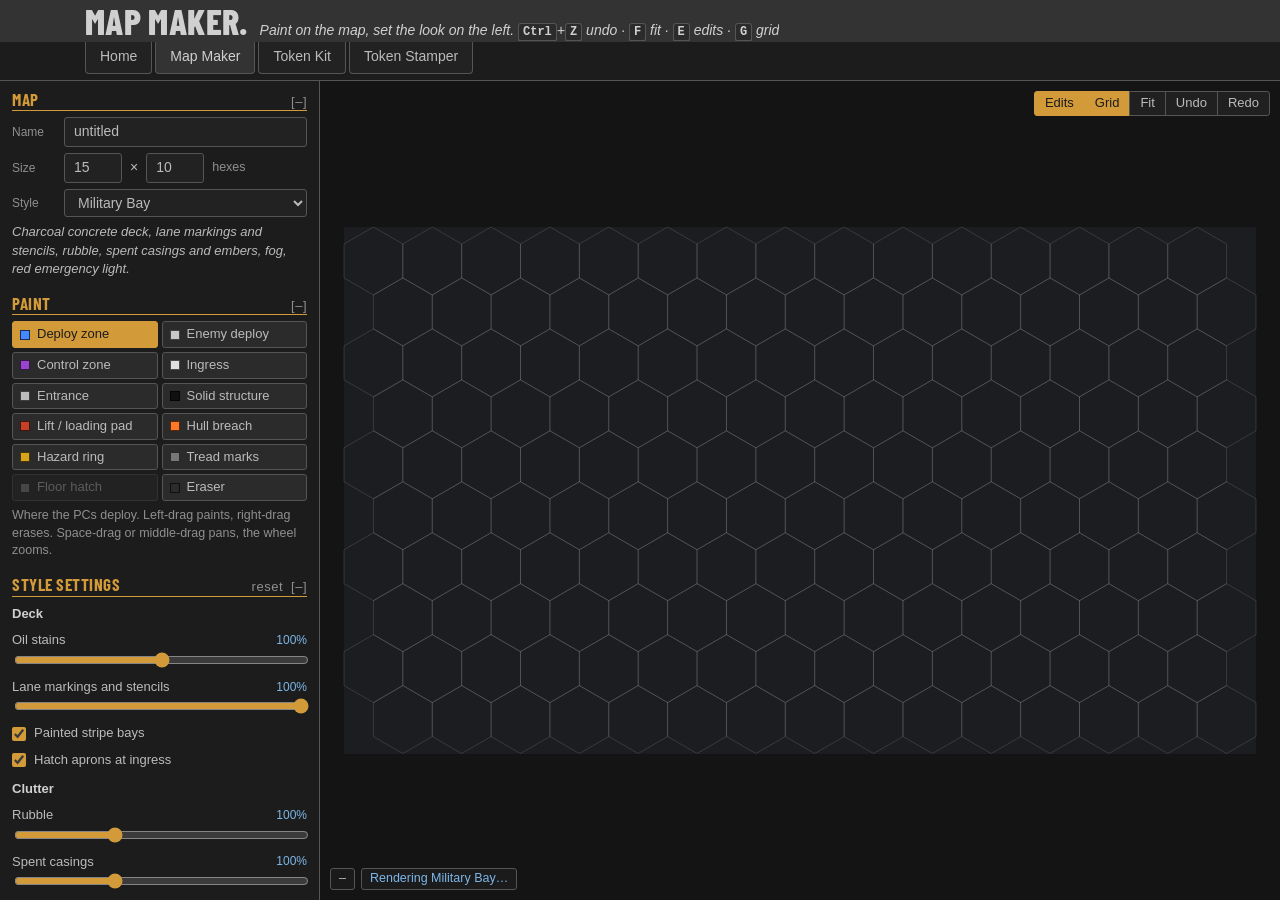
==== maps.html @ 93c59867 "Token Kit: Overgrown Jungle set (jg_)" ====
<!doctype html>
<html lang="en">
<head>
<meta charset="utf-8">
<meta name="viewport" content="width=device-width, initial-scale=1">
<title>Map Maker · LANCERTools</title>
<link rel="icon" href="favicon.svg" type="image/svg+xml">
<link rel="stylesheet" href="css/site.css?v=88bb8aa766">
<style>
  .tools { display: grid; grid-template-columns: 1fr 1fr; gap: 4px; }
  .tools button { display: flex; align-items: center; gap: 7px; text-align: left; padding: 3px 7px; }
  .tools button .sw { width: 10px; height: 10px; flex: none; border: 1px solid #000a; }
  .tools button[disabled] { opacity: 0.4; }
  .setting { display: grid; grid-template-columns: 1fr auto; gap: 0 8px; align-items: center; font-size: 13px; }
  .setting output { font-size: 12px; color: var(--link); font-variant-numeric: tabular-nums; }
  .setting input[type=range] { grid-column: 1 / -1; width: 100%; height: 16px; }
  .setting.toggle { grid-template-columns: auto 1fr; }
  .group-name { font-weight: 700; color: var(--head); font-size: 13px; margin-top: 2px; }
  .field { display: grid; grid-template-columns: 44px 1fr; gap: 8px; align-items: center; }
  .dims input { width: 58px; }
  .blurb { font-style: italic; font-size: 13px; }
  #stage canvas { position: absolute; left: 0; top: 0; }
  #over { cursor: crosshair; }
  #over.pan { cursor: grab; }
  .hud { position: absolute; left: 10px; bottom: 10px; display: flex; gap: 6px; pointer-events: none; }
  .hud span { background: #1c1c1cdd; border: 1px solid var(--line); border-radius: 3px; padding: 1px 8px; font-size: 12.5px; color: var(--text); }
  .hud .busy { color: var(--link); }
  .hud .err { color: var(--danger); }
  .viewbar { position: absolute; right: 10px; top: 10px; }
  .viewbar button { background: #222e; padding: 2px 10px; }
  .viewbar button[aria-pressed="true"] { background: var(--gold); }
  .out { font-size: 12.5px; color: var(--link); }
</style>
</head>
<body class="app">
<header class="topbar" data-page="maps" data-title="Map Maker"
  data-tagline="Paint on the map, set the look on the left. <kbd>Ctrl</kbd>+<kbd>Z</kbd> undo · <kbd>F</kbd> fit · <kbd>E</kbd> edits · <kbd>G</kbd> grid"></header>
<div class="workspace">
  <aside class="sidebar">
    <div class="section">
      <h2 class="sec"><span class="grow">Map</span></h2>
      <label class="field"><span class="label">Name</span><input id="name"></label>
      <div class="field dims">
        <span class="label">Size</span>
        <span class="row"><input id="cols" type="number" min="3" max="60" title="Columns"> × <input id="rows" type="number" min="3" max="60" title="Rows">
        <span class="hint">hexes</span></span>
      </div>
      <label class="field"><span class="label">Style</span><select id="style"></select></label>
      <div class="blurb" id="styleBlurb"></div>
    </div>
    <div class="section">
      <h2 class="sec"><span class="grow">Paint</span></h2>
      <div class="tools" id="tools"></div>
      <div class="hint" id="toolHint"></div>
    </div>
    <div class="section">
      <h2 class="sec"><span class="grow">Style settings</span><span class="toggle" id="resetOpts" title="Back to the style's designed look">reset</span></h2>
      <div id="settings" class="section" style="gap:8px"></div>
    </div>
    <div class="section">
      <h2 class="sec"><span class="grow">File</span></h2>
      <div class="btn-group"><button id="new">New</button><button id="open">Open…</button><button id="save">Save .json</button></div>
      <input type="file" id="file" accept=".json,application/json" hidden>
      <button class="go" id="png">Download base map (PNG)</button>
      <div class="out" id="out"></div>
      <div class="hint">Drawn at 2× for sharp zooming. In Roll20, set the image to the size in the file name, its top-left corner on
        the page's top-left. Terrain goes on as tokens (<a href="tokens.html">Token Kit</a>).</div>
    </div>
  </aside>
  <section class="stage" id="stage">
    <canvas id="base"></canvas>
    <canvas id="over"></canvas>
    <div class="viewbar btn-group">
      <button id="edits" aria-pressed="true" title="Show what you painted (E)">Edits</button>
      <button id="grid" aria-pressed="true" title="Hex grid (G)">Grid</button>
      <button id="fit" title="Fit the map (F)">Fit</button>
      <button id="undo" title="Undo (Ctrl+Z)">Undo</button>
      <button id="redo" title="Redo (Ctrl+Y)">Redo</button>
    </div>
    <div class="hud"><span id="hover">–</span><span id="status">Ready</span></div>
  </section>
</div>
<script type="module" src="js/ui/topbar.js?v=88bb8aa766"></script>
<script type="module" src="js/ui/mapmaker.js?v=88bb8aa766"></script>
<script type="module" src="js/ui/collapse.js?v=88bb8aa766"></script>
</body>
</html>
---- css/site.css ----
/* LANCERTools: shared look, after 5etools' night mode (colours measured from it), with Synthetik's
   condensed capitals (Barlow Condensed) for titles.
   Colour roles: blue = clickable (links, values); gold = structure and selection (titles, section
   rules, the active tab or tool); green = the page's one main action; everything else grey.
   Firefox performance: no box-shadow, filters or blend modes; depth comes from borders. */
@import url("topbar.css");                  /* also declares the Barlow Condensed faces */

:root {
  --bg: #1c1c1c;
  --panel: #222;
  --panel-2: #2b2b2b;
  --cell: #363636;
  --zebra: #272727;
  --band: #333;
  --line: #555;
  --line-soft: #3c3c3c;
  --text: #bbb;
  --head: #d0d0d0;
  --muted: #8f8f8f;
  --link: #7db6e8;
  --gold: #d29a38;
  --gold-dim: #8a6a30;
  --select: #183853;
  --chip: #48637a;
  --go: #427442;
  --go-hi: #4f8a4f;
  --action: #2a4e6c;
  --blue: #1e90ff;
  --teal: #33a5a5;
  --purple: #9400d3;
  --danger: #e2574c;
  --title: "Barlow Condensed", "Arial Narrow", Arial, sans-serif;
}

* { box-sizing: border-box; scrollbar-color: #757576 #1b1b1d; scrollbar-width: thin; }
html, body { margin: 0; }
body { background: var(--bg); color: var(--text); font: 14px/1.42857 Arial, sans-serif; }
a { color: var(--link); text-decoration: none; }
a:hover { text-decoration: underline; }
h1, h2, h3 { color: var(--head); font-weight: 500; }
b, strong { color: var(--head); }
kbd { font: bold 12px/1 Consolas, "Courier New", monospace; color: var(--head); background: var(--panel-2); border: 1px solid var(--line);
  border-bottom-width: 2px; border-radius: 3px; padding: 1px 4px; font-style: normal; }

/* --- controls ------------------------------------------------------------------------------------ */
input, select, button, textarea { font: inherit; color: var(--text); background: var(--panel); border: 1px solid var(--line);
  border-radius: 3px; padding: 4px 9px; }
input:focus, select:focus, textarea:focus { outline: 0; border-color: var(--blue); }
input[type=range] { padding: 0; border: 0; background: transparent; accent-color: var(--gold); }
input[type=checkbox] { accent-color: var(--gold); width: 14px; height: 14px; padding: 0; margin: 0; }
button { cursor: pointer; background: var(--panel-2); font-size: 13px; }
button:hover { background: #363636; color: var(--head); border-color: #6a6a6a; }
button:disabled { opacity: 0.45; cursor: default; }
button.go { background: var(--go); border-color: #5a915a; color: #eee; }           /* the page's main action */
button.go:hover { background: var(--go-hi); }
button.action { background: var(--action); border-color: #3d6a8e; color: #ddd; }   /* a secondary action */
button.action:hover { background: #33608a; }
button.on, button[aria-pressed="true"] { background: var(--gold); border-color: var(--gold); color: #1c1c1c; }
.btn-group { display: inline-flex; }
.btn-group > * { border-radius: 0; margin-left: -1px; }
.btn-group > :first-child { border-radius: 3px 0 0 3px; margin-left: 0; }
.btn-group > :last-child { border-radius: 0 3px 3px 0; }
.hint { color: var(--muted); font-size: 12.5px; }
.label { color: var(--muted); font-size: 12px; }
.row { display: flex; gap: 8px; align-items: center; }
.row > .grow { flex: 1; }
.mono { font-family: Consolas, "Courier New", monospace; }
.chip { display: inline-flex; align-items: center; gap: 4px; background: var(--chip); color: #e8e8e8; border: 0; border-radius: 2px;
  padding: 1px 6px; font-size: 12px; cursor: pointer; }
.chip[aria-pressed="true"] { background: var(--chip); border-color: transparent; color: #e8e8e8; }   /* a filter that's on */
.chip[aria-pressed="false"] { background: #333; color: var(--muted); }
.chip.pick[aria-pressed="true"] { background: var(--gold); color: #1c1c1c; }                            /* the one selected */
.chip:hover { color: #fff; }

/* --- titles: Synthetik capitals --------------------------------------------------------------------- */
.title { font-family: var(--title); font-weight: 700; text-transform: uppercase; letter-spacing: 0.02em; }
/* 5etools' stripe headings (home page groups), in the title face */
.stripe { font-family: var(--title); font-weight: 800; text-transform: uppercase; font-size: 32px; color: var(--text); margin: 0;
  line-height: 1.1; text-decoration: underline; text-decoration-thickness: 3px; text-underline-offset: 4px; }
.stripe.blue { text-decoration-color: var(--blue); }
.stripe.teal { text-decoration-color: var(--teal); }
.stripe.purple { text-decoration-color: var(--purple); }
/* a section heading: gold capitals over a thin gold rule, optional [–] at the right */
.sec { display: flex; align-items: baseline; font-family: var(--title); font-weight: 700; text-transform: uppercase; font-size: 17px;
  letter-spacing: 0.03em; color: var(--gold); border-bottom: 1px solid var(--gold); margin: 0; padding-bottom: 1px; line-height: 1.2; }
.sec .grow { flex: 1; }
.sec .toggle { font: 13px Arial, sans-serif; color: var(--muted); cursor: pointer; user-select: none; text-transform: none; }
.sec .toggle:hover { color: var(--head); }
.collapsed > :not(.sec) { display: none !important; }

/* --- dense tables and lists (5etools lists) ---------------------------------------------------------- */
table.dense { border-collapse: collapse; width: 100%; font-size: 13px; }
table.dense th { color: var(--head); font-weight: 700; text-align: left; padding: 3px 6px; border-bottom: 1px solid var(--line);
  white-space: nowrap; cursor: pointer; user-select: none; }
table.dense td { padding: 1px 6px; line-height: 16px; white-space: nowrap; }
table.dense tbody tr:nth-child(even) td { background: var(--zebra); }
table.dense tbody tr { cursor: pointer; }
table.dense tbody tr:hover td { background: #303030; }
table.dense tbody tr.sel td { background: var(--select); }
table.dense .num { text-align: center; }
table.dense .name { font-weight: 700; color: var(--head); }

/* --- stat blocks: gold rules top and bottom ---------------------------------------------------------- */
.statblock { background: var(--panel); border-top: 3px solid var(--gold); border-bottom: 3px solid var(--gold); padding: 8px 12px 12px; }
.statblock .sb-title { display: flex; align-items: baseline; gap: 10px; font-family: var(--title); font-weight: 800; text-transform: uppercase;
  font-size: 26px; line-height: 1.1; color: var(--gold); margin: 0; }
.statblock .sb-title .src { margin-left: auto; font-size: 15px; font-weight: 700; }
.statblock .sb-sub { font-style: italic; margin: 2px 0 8px; }
.statblock dl { display: grid; grid-template-columns: max-content 1fr; gap: 2px 10px; margin: 8px 0; }
.statblock dt { font-weight: 700; color: var(--head); }
.statblock dd { margin: 0; }

/* --- page layouts ------------------------------------------------------------------------------------ */
.page { max-width: 1140px; margin: 0 auto; padding: 16px 15px 60px; }
.panel { background: var(--panel); border: 1px solid var(--line); padding: 12px; }
.footer { color: var(--muted); font-size: 12.5px; margin-top: 30px; border-top: 1px solid var(--line); padding-top: 10px; }
hr { border: 0; border-top: 1px solid var(--line); margin: 20px 0; }

/* a sidebar + stage workspace that fills the window under the header (<body class="app">) */
body.app { height: 100vh; display: flex; flex-direction: column; overflow: hidden; }
.workspace { display: grid; grid-template-columns: 320px 1fr; flex: 1; min-height: 0; margin-top: 6px; border-top: 1px solid var(--line); }
.sidebar { background: var(--bg); border-right: 1px solid var(--line); overflow-y: auto; padding: 8px 12px 16px; display: flex;
  flex-direction: column; gap: 14px; }
.section { display: flex; flex-direction: column; gap: 6px; }
.stage { position: relative; overflow: hidden; background: #141414; }

@media (max-width: 760px) {
  body.app { height: auto; overflow: visible; }
  .workspace { grid-template-columns: 1fr; grid-template-rows: auto 60vh; }
  .sidebar { border-right: 0; border-bottom: 1px solid var(--line); }
}
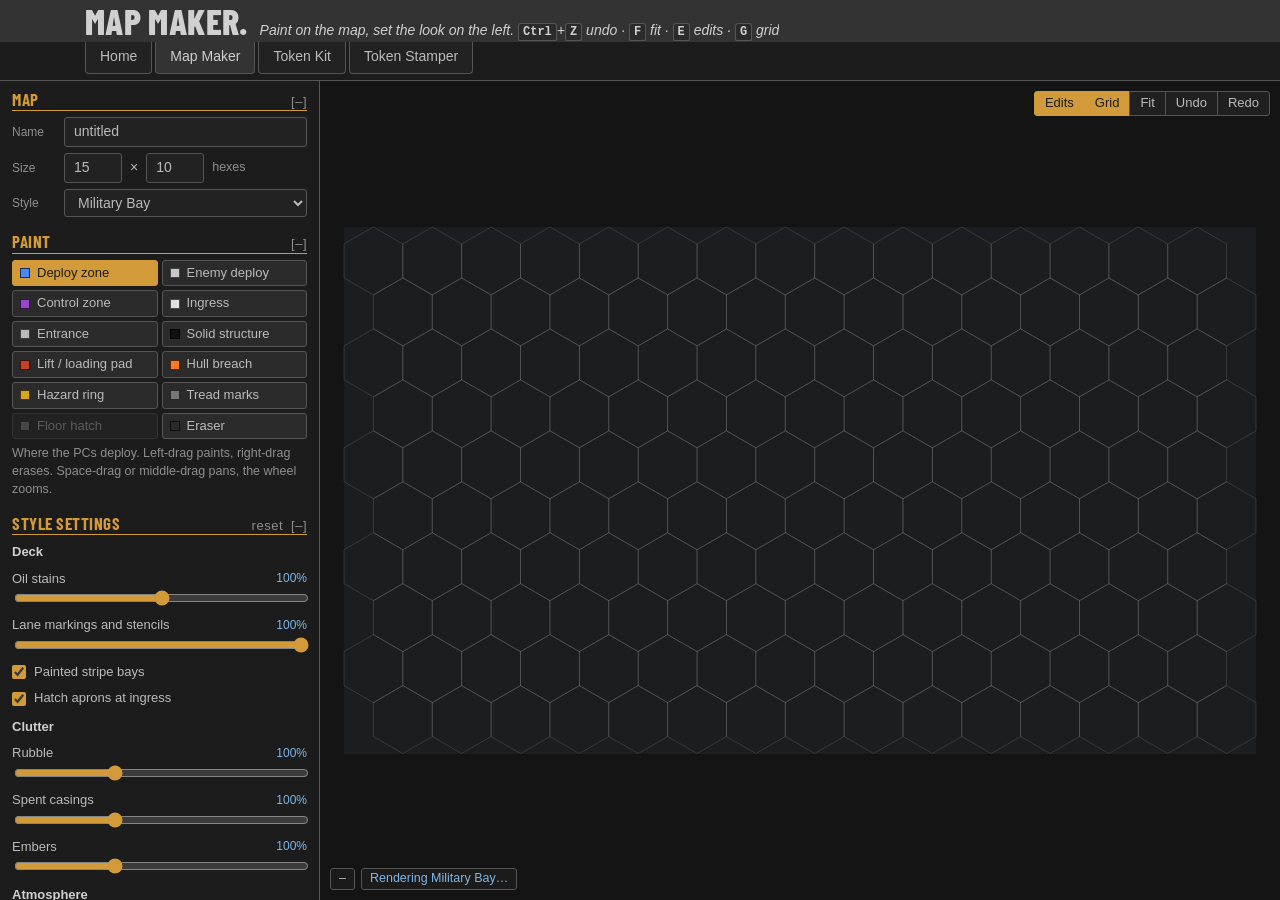
==== commit e515df0b: "Map Maker: drop the style descriptions" ====
--- a/maps.html
+++ b/maps.html
@@ -5,7 +5,7 @@
 <meta name="viewport" content="width=device-width, initial-scale=1">
 <title>Map Maker · LANCERTools</title>
 <link rel="icon" href="favicon.svg" type="image/svg+xml">
-<link rel="stylesheet" href="css/site.css?v=88bb8aa766">
+<link rel="stylesheet" href="css/site.css?v=ee0d9b06b0">
 <style>
   .tools { display: grid; grid-template-columns: 1fr 1fr; gap: 4px; }
   .tools button { display: flex; align-items: center; gap: 7px; text-align: left; padding: 3px 7px; }
@@ -18,7 +18,6 @@
   .group-name { font-weight: 700; color: var(--head); font-size: 13px; margin-top: 2px; }
   .field { display: grid; grid-template-columns: 44px 1fr; gap: 8px; align-items: center; }
   .dims input { width: 58px; }
-  .blurb { font-style: italic; font-size: 13px; }
   #stage canvas { position: absolute; left: 0; top: 0; }
   #over { cursor: crosshair; }
   #over.pan { cursor: grab; }
@@ -46,7 +45,6 @@
         <span class="hint">hexes</span></span>
       </div>
       <label class="field"><span class="label">Style</span><select id="style"></select></label>
-      <div class="blurb" id="styleBlurb"></div>
     </div>
     <div class="section">
       <h2 class="sec"><span class="grow">Paint</span></h2>
@@ -80,8 +78,8 @@
     <div class="hud"><span id="hover">–</span><span id="status">Ready</span></div>
   </section>
 </div>
-<script type="module" src="js/ui/topbar.js?v=88bb8aa766"></script>
-<script type="module" src="js/ui/mapmaker.js?v=88bb8aa766"></script>
-<script type="module" src="js/ui/collapse.js?v=88bb8aa766"></script>
+<script type="module" src="js/ui/topbar.js?v=ee0d9b06b0"></script>
+<script type="module" src="js/ui/mapmaker.js?v=ee0d9b06b0"></script>
+<script type="module" src="js/ui/collapse.js?v=ee0d9b06b0"></script>
 </body>
 </html>
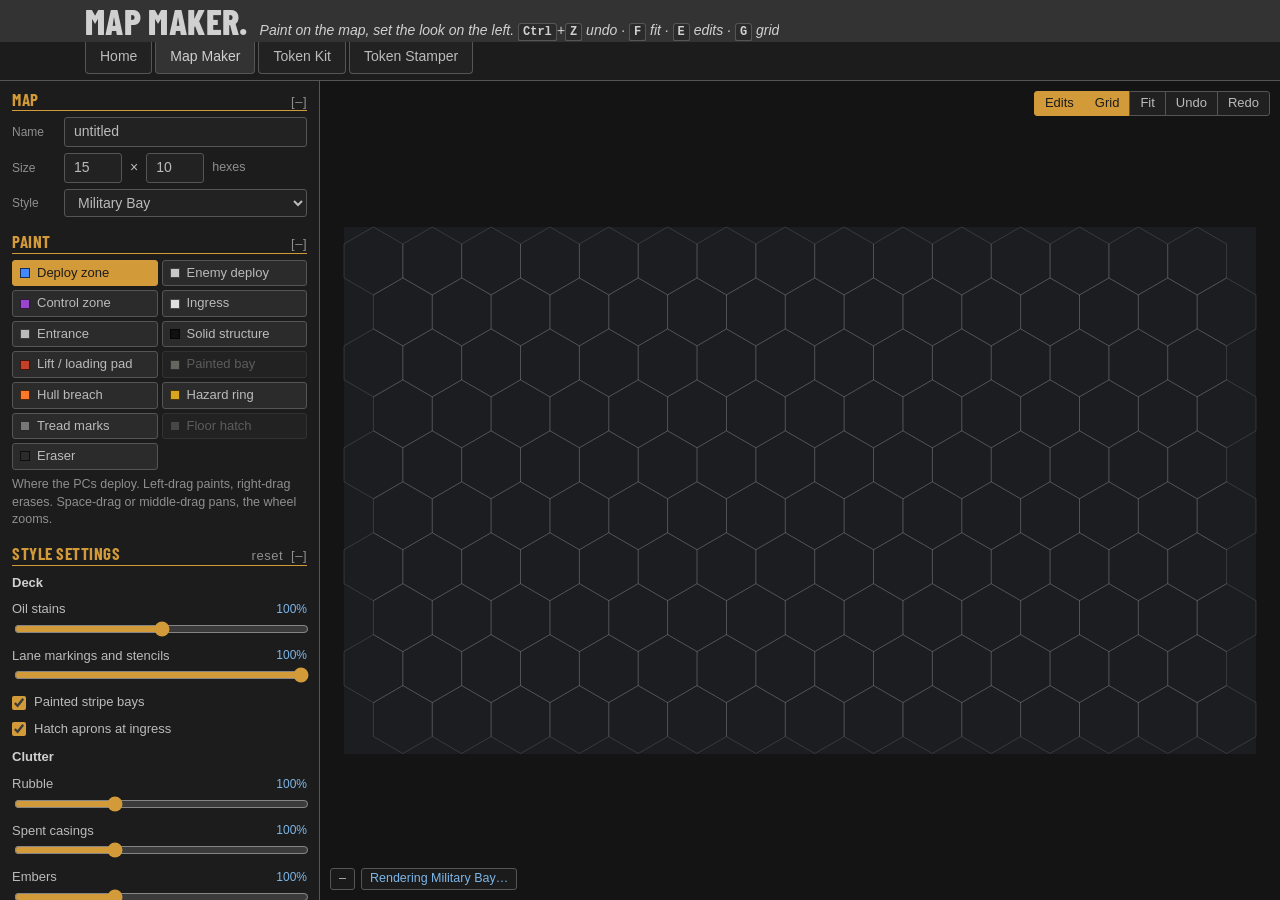
==== commit 2b629e6a: "Ship Deck: painted mech bays / work cells; the Reactor Hall's well fills with coolant" ====
--- a/maps.html
+++ b/maps.html
@@ -5,7 +5,7 @@
 <meta name="viewport" content="width=device-width, initial-scale=1">
 <title>Map Maker · LANCERTools</title>
 <link rel="icon" href="favicon.svg" type="image/svg+xml">
-<link rel="stylesheet" href="css/site.css?v=ee0d9b06b0">
+<link rel="stylesheet" href="css/site.css?v=8110e80930">
 <style>
   .tools { display: grid; grid-template-columns: 1fr 1fr; gap: 4px; }
   .tools button { display: flex; align-items: center; gap: 7px; text-align: left; padding: 3px 7px; }
@@ -78,8 +78,8 @@
     <div class="hud"><span id="hover">–</span><span id="status">Ready</span></div>
   </section>
 </div>
-<script type="module" src="js/ui/topbar.js?v=ee0d9b06b0"></script>
-<script type="module" src="js/ui/mapmaker.js?v=ee0d9b06b0"></script>
-<script type="module" src="js/ui/collapse.js?v=ee0d9b06b0"></script>
+<script type="module" src="js/ui/topbar.js?v=8110e80930"></script>
+<script type="module" src="js/ui/mapmaker.js?v=8110e80930"></script>
+<script type="module" src="js/ui/collapse.js?v=8110e80930"></script>
 </body>
 </html>
